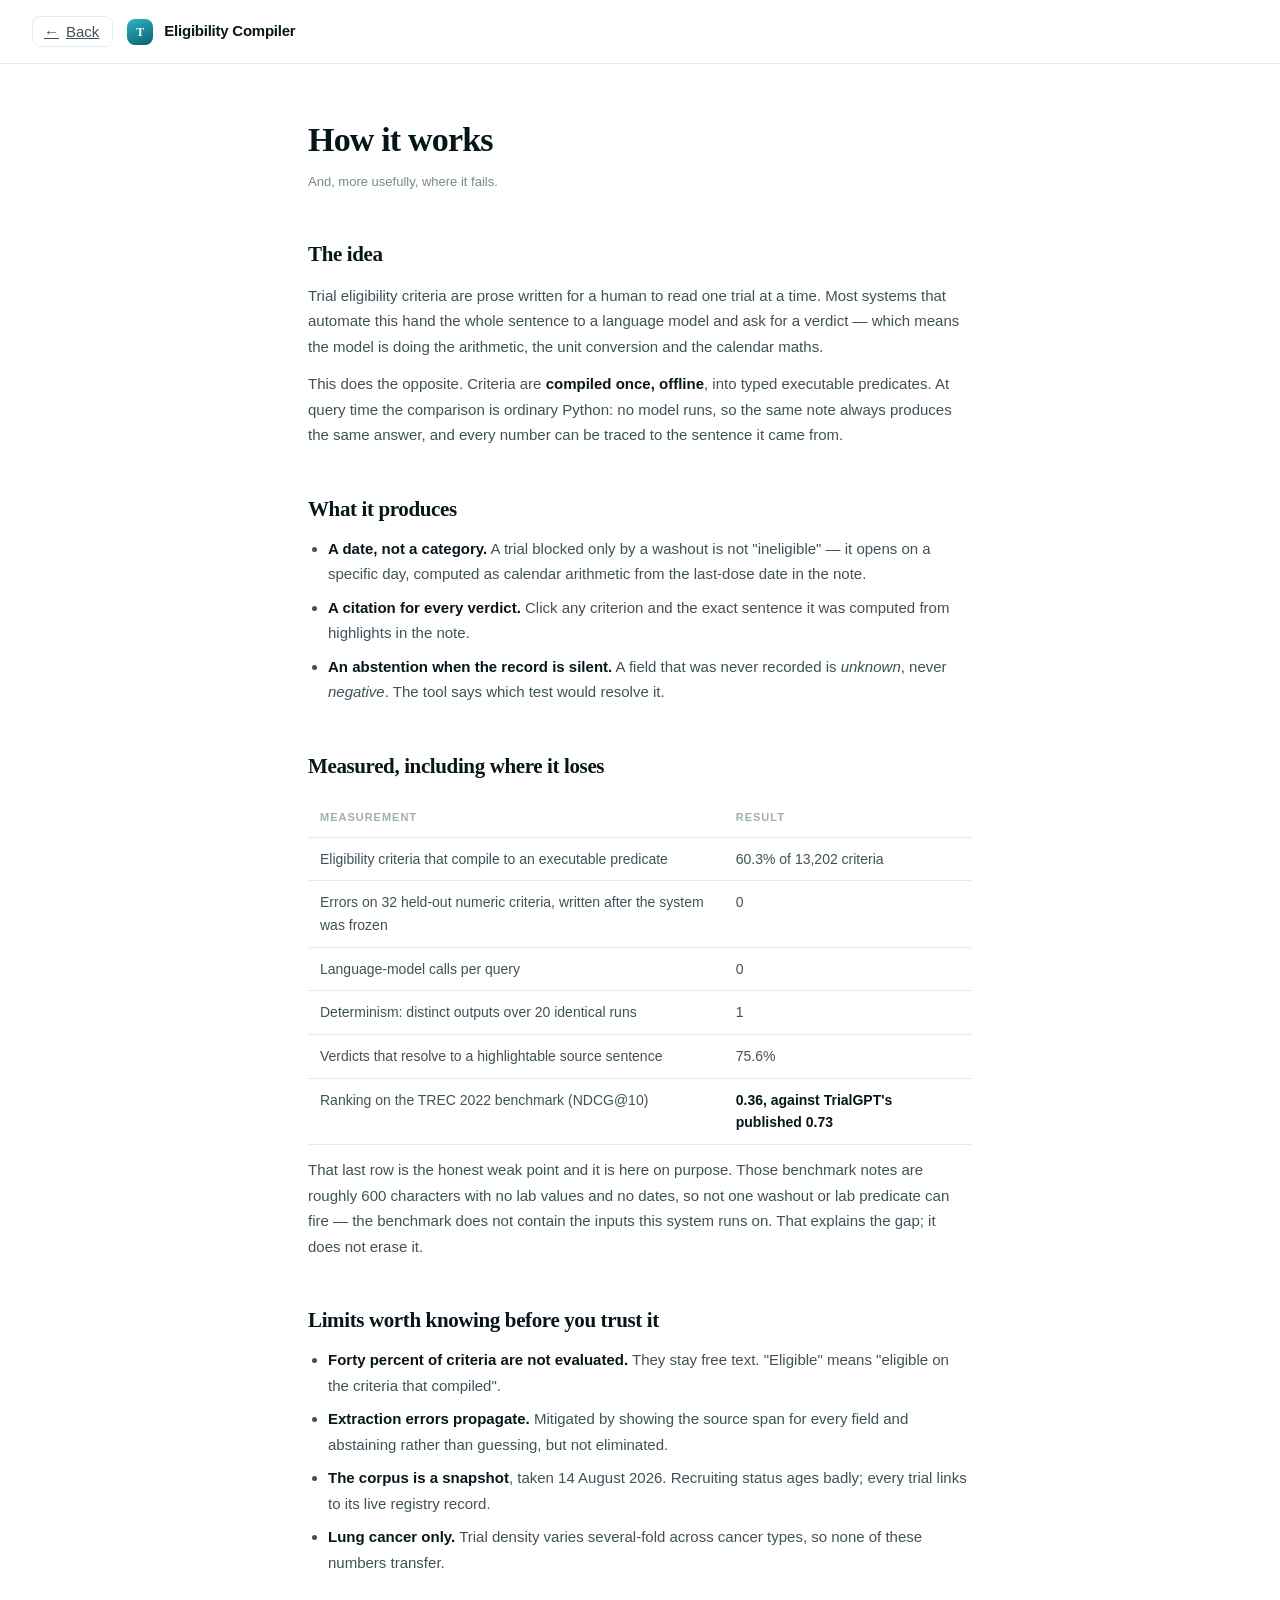
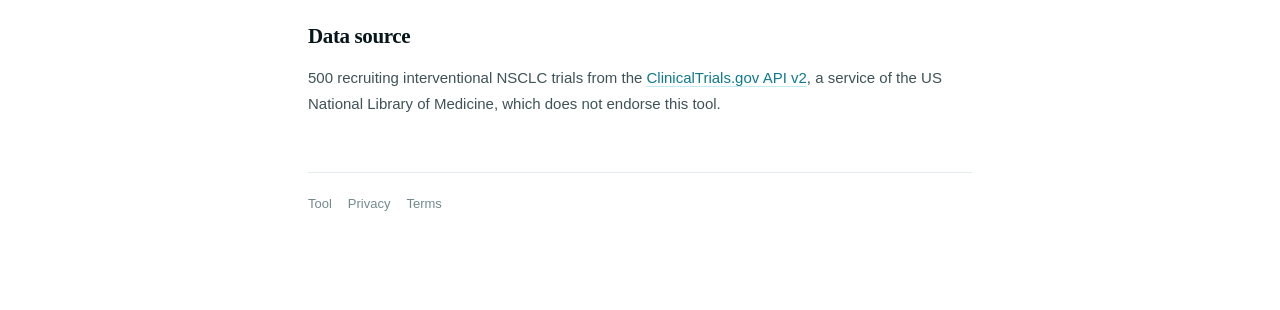
==== ui/static/about.html @ 9fa8ed72 "Clinical trial eligibility compiler Compiles free-text trial eligibility criteria into typed executa" ====
<!doctype html>
<html lang="en">
<head>
<meta charset="utf-8">
<meta name="viewport" content="width=device-width, initial-scale=1">
<title>How it works — Trial Eligibility Compiler</title>
<meta name="robots" content="index,follow">
<link rel="stylesheet" href="legal.css">
</head>
<body>
<header class="hdr">
  <a class="back" href="/"><span aria-hidden="true">←</span><span class="lbl">Back</span></a>
  <div class="brand"><div class="logo">T</div>
    <div class="name">Eligibility&nbsp;Compiler</div></div>
</header>

<main class="doc">
  <h1>How it works</h1>
  <p class="updated">And, more usefully, where it fails.</p>

  <h2>The idea</h2>
  <p>Trial eligibility criteria are prose written for a human to read one trial
     at a time. Most systems that automate this hand the whole sentence to a
     language model and ask for a verdict — which means the model is doing the
     arithmetic, the unit conversion and the calendar maths.</p>
  <p>This does the opposite. Criteria are <strong>compiled once, offline</strong>,
     into typed executable predicates. At query time the comparison is ordinary
     Python: no model runs, so the same note always produces the same answer,
     and every number can be traced to the sentence it came from.</p>

  <h2>What it produces</h2>
  <ul>
    <li><strong>A date, not a category.</strong> A trial blocked only by a
        washout is not "ineligible" — it opens on a specific day, computed as
        calendar arithmetic from the last-dose date in the note.</li>
    <li><strong>A citation for every verdict.</strong> Click any criterion and
        the exact sentence it was computed from highlights in the note.</li>
    <li><strong>An abstention when the record is silent.</strong> A field that
        was never recorded is <em>unknown</em>, never <em>negative</em>. The
        tool says which test would resolve it.</li>
  </ul>

  <h2>Measured, including where it loses</h2>
  <table>
    <tr><th>Measurement</th><th>Result</th></tr>
    <tr><td>Eligibility criteria that compile to an executable predicate</td>
        <td>60.3% of 13,202 criteria</td></tr>
    <tr><td>Errors on 32 held-out numeric criteria, written after the system
            was frozen</td><td>0</td></tr>
    <tr><td>Language-model calls per query</td><td>0</td></tr>
    <tr><td>Determinism: distinct outputs over 20 identical runs</td><td>1</td></tr>
    <tr><td>Verdicts that resolve to a highlightable source sentence</td>
        <td>75.6%</td></tr>
    <tr><td>Ranking on the TREC 2022 benchmark (NDCG@10)</td>
        <td><strong>0.36, against TrialGPT's published 0.73</strong></td></tr>
  </table>
  <p>That last row is the honest weak point and it is here on purpose. Those
     benchmark notes are roughly 600 characters with no lab values and no dates,
     so not one washout or lab predicate can fire — the benchmark does not
     contain the inputs this system runs on. That explains the gap; it does not
     erase it.</p>

  <h2>Limits worth knowing before you trust it</h2>
  <ul>
    <li><strong>Forty percent of criteria are not evaluated.</strong> They stay
        free text. "Eligible" means "eligible on the criteria that compiled".</li>
    <li><strong>Extraction errors propagate.</strong> Mitigated by showing the
        source span for every field and abstaining rather than guessing, but not
        eliminated.</li>
    <li><strong>The corpus is a snapshot</strong>, taken 14 August 2026.
        Recruiting status ages badly; every trial links to its live registry
        record.</li>
    <li><strong>Lung cancer only.</strong> Trial density varies several-fold
        across cancer types, so none of these numbers transfer.</li>
  </ul>

  <h2>Data source</h2>
  <p>500 recruiting interventional NSCLC trials from the
     <a href="https://clinicaltrials.gov/data-api/api" target="_blank" rel="noopener noreferrer">ClinicalTrials.gov API v2</a>,
     a service of the US National Library of Medicine, which does not endorse
     this tool.</p>

  <div class="foot">
    <a href="/">Tool</a><a href="/privacy.html">Privacy</a><a href="/terms.html">Terms</a>
  </div>
</main>
</body>
</html>
---- ui/static/legal.css ----
/* Shared shell for the policy pages. Same tokens as the app, set for reading:
   one column, generous measure, no chrome competing with the text. */
@import url("style.css");

.doc { max-width: 720px; margin: 0 auto; padding: 56px 28px 96px; }
.doc h1 { font-family: var(--serif); font-size: 34px; font-weight: 600;
          letter-spacing: -.024em; line-height: 1.2; }
.doc .updated { margin-top: 10px; font-size: 13px; color: var(--ink-3); }
.doc h2 { font-family: var(--serif); font-size: 21px; font-weight: 600;
          letter-spacing: -.018em; margin-top: 44px; }
.doc h3 { font-size: 15px; font-weight: 600; margin-top: 28px; }
.doc p, .doc li { font-size: 15px; line-height: 1.7; color: var(--ink-2);
                  margin-top: 12px; }
.doc ul { margin-top: 10px; padding-left: 20px; }
.doc li { margin-top: 8px; }
.doc strong { color: var(--ink); font-weight: 600; }
.doc a { color: var(--brand-600); text-decoration: none;
         border-bottom: 1px solid var(--brand-200); }
.doc a:hover { border-color: var(--brand-500); }
.doc code { font-family: var(--mono); font-size: 13px; background: var(--brand-50);
            border: 1px solid var(--brand-100); border-radius: 5px; padding: 1px 5px; }
.doc .callout {
  margin-top: 22px; padding: 16px 18px; border-radius: var(--r);
  background: var(--brand-50); border: 1px solid var(--brand-100);
}
.doc .callout p:first-child { margin-top: 0; }
.doc .callout.warn { background: var(--bad-bg); border-color: var(--bad-line); }
.doc .callout.warn strong { color: var(--bad); }
.doc table { width: 100%; border-collapse: collapse; margin-top: 16px;
             font-size: 14px; }
.doc th, .doc td { text-align: left; padding: 10px 12px;
                   border-bottom: 1px solid var(--line); vertical-align: top; }
.doc th { font-size: 11px; letter-spacing: .09em; text-transform: uppercase;
          color: var(--ink-4); font-weight: 600; }
.doc td { color: var(--ink-2); }

.foot { border-top: 1px solid var(--line); margin-top: 56px; padding-top: 20px;
        font-size: 13px; color: var(--ink-3); display: flex; gap: 16px;
        flex-wrap: wrap; }
.foot a { color: var(--ink-3); border: 0; }
.foot a:hover { color: var(--brand-600); }
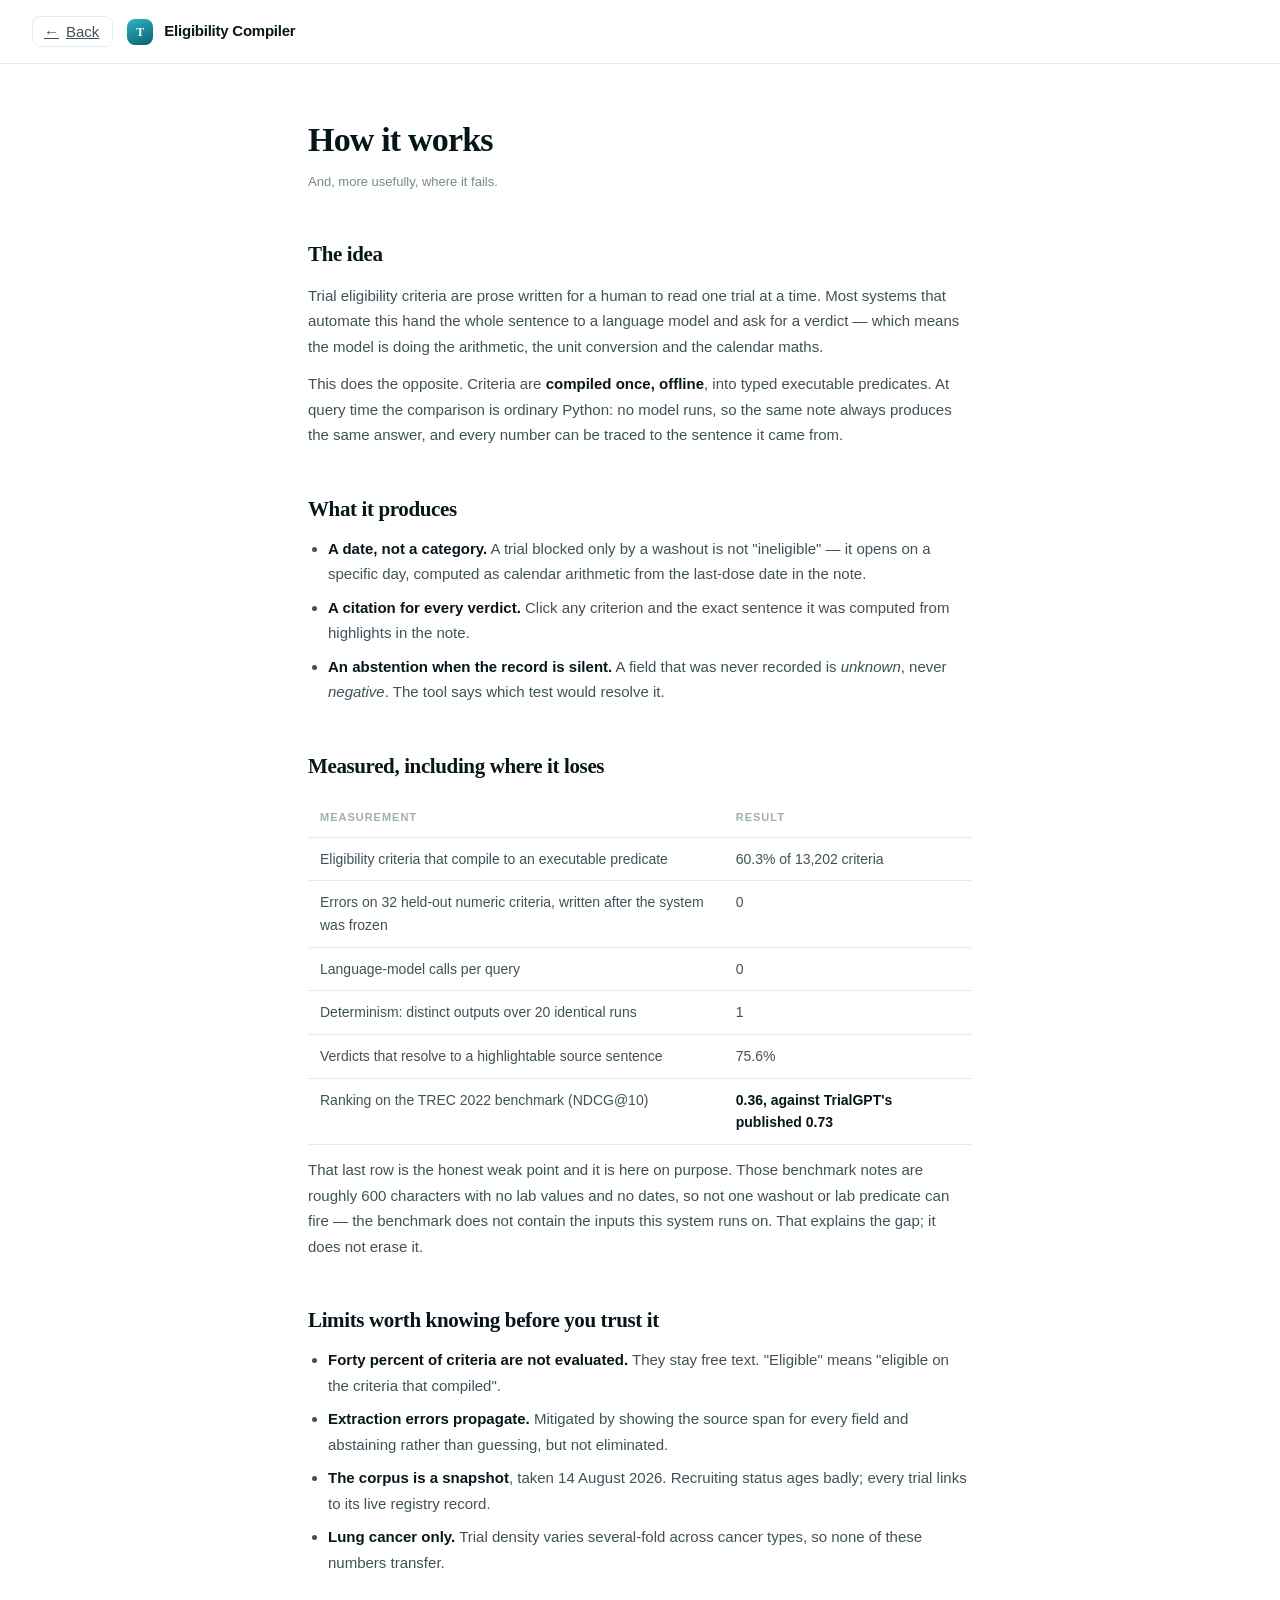
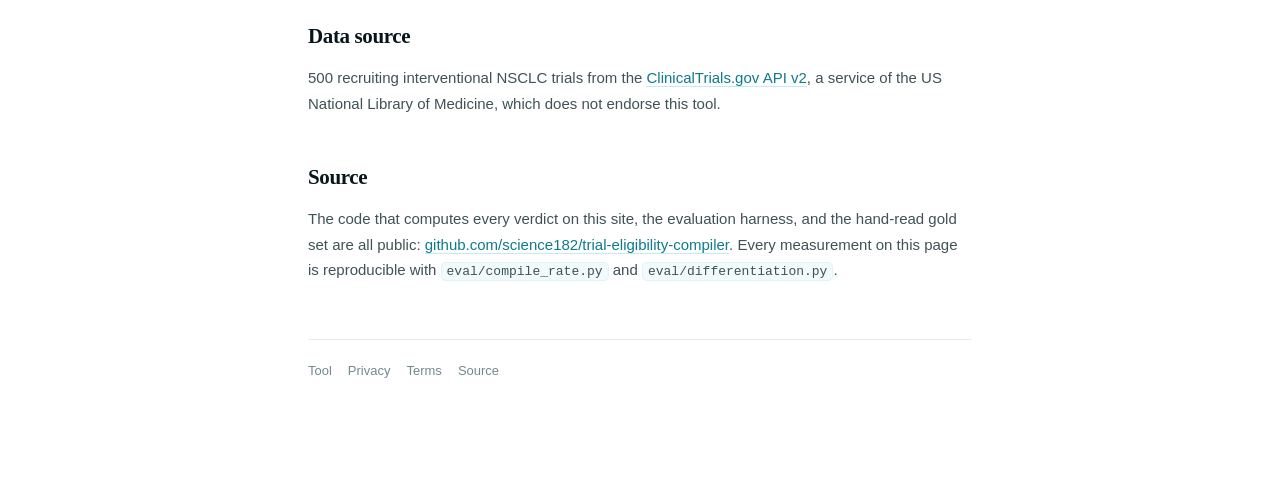
==== commit 9129b18f: "Link the public source from the site, README and launch assets The privacy page told readers they co" ====
--- a/ui/static/about.html
+++ b/ui/static/about.html
@@ -80,8 +80,16 @@
      a service of the US National Library of Medicine, which does not endorse
      this tool.</p>
 
+  <h2>Source</h2>
+  <p>The code that computes every verdict on this site, the evaluation harness,
+     and the hand-read gold set are all public:
+     <a href="https://github.com/science182/trial-eligibility-compiler" target="_blank" rel="noopener noreferrer">github.com/science182/trial-eligibility-compiler</a>.
+     Every measurement on this page is reproducible with
+     <code>eval/compile_rate.py</code> and <code>eval/differentiation.py</code>.</p>
+
   <div class="foot">
     <a href="/">Tool</a><a href="/privacy.html">Privacy</a><a href="/terms.html">Terms</a>
+    <a href="https://github.com/science182/trial-eligibility-compiler" target="_blank" rel="noopener noreferrer">Source</a>
   </div>
 </main>
 </body>
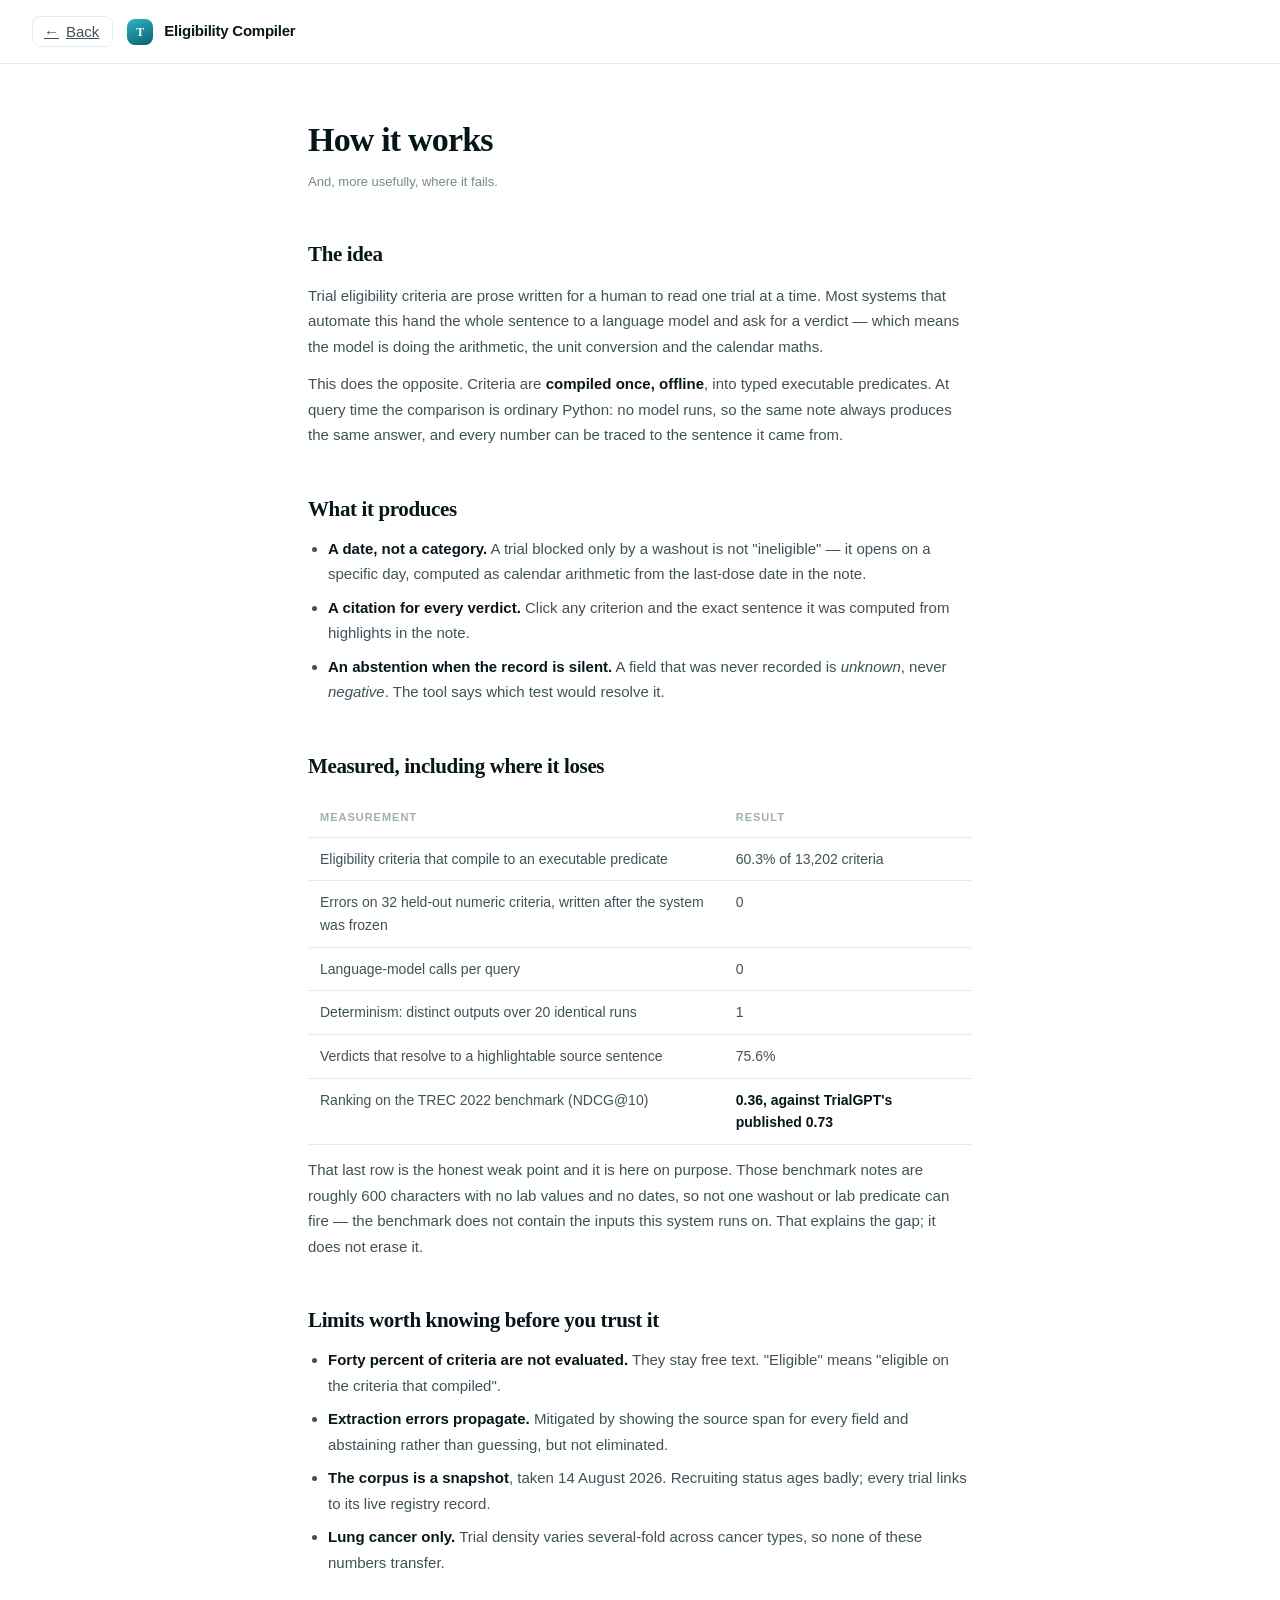
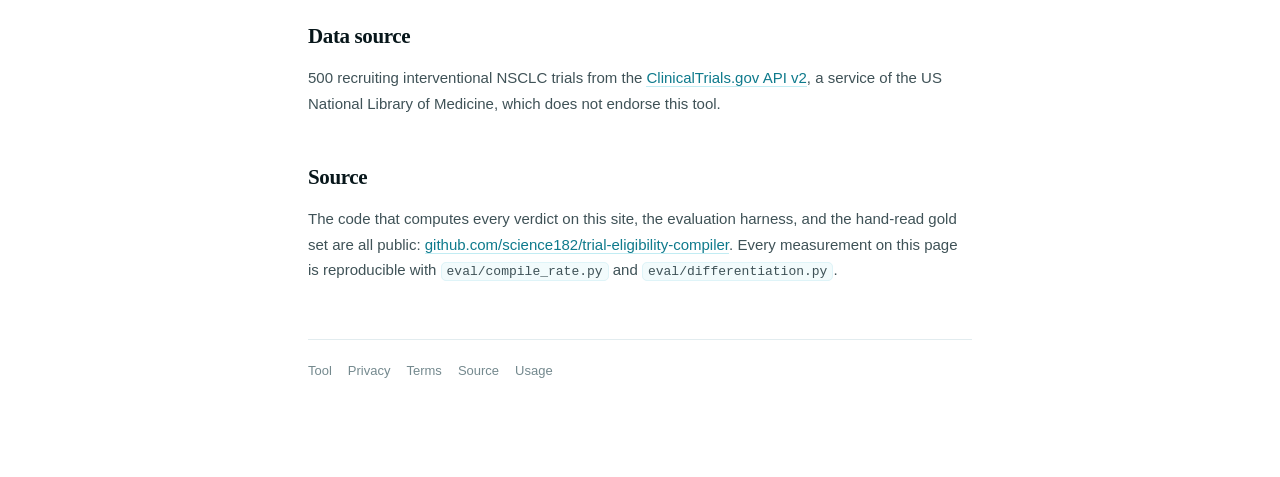
==== commit a0f49b45: "Count usage without a tracker, and plan the route to 5,000 visitors A free tool with no sign-up has " ====
--- a/ui/static/about.html
+++ b/ui/static/about.html
@@ -89,7 +89,7 @@
 
   <div class="foot">
     <a href="/">Tool</a><a href="/privacy.html">Privacy</a><a href="/terms.html">Terms</a>
-    <a href="https://github.com/science182/trial-eligibility-compiler" target="_blank" rel="noopener noreferrer">Source</a>
+    <a href="https://github.com/science182/trial-eligibility-compiler" target="_blank" rel="noopener noreferrer">Source</a><a href="/stats.html">Usage</a>
   </div>
 </main>
 </body>
